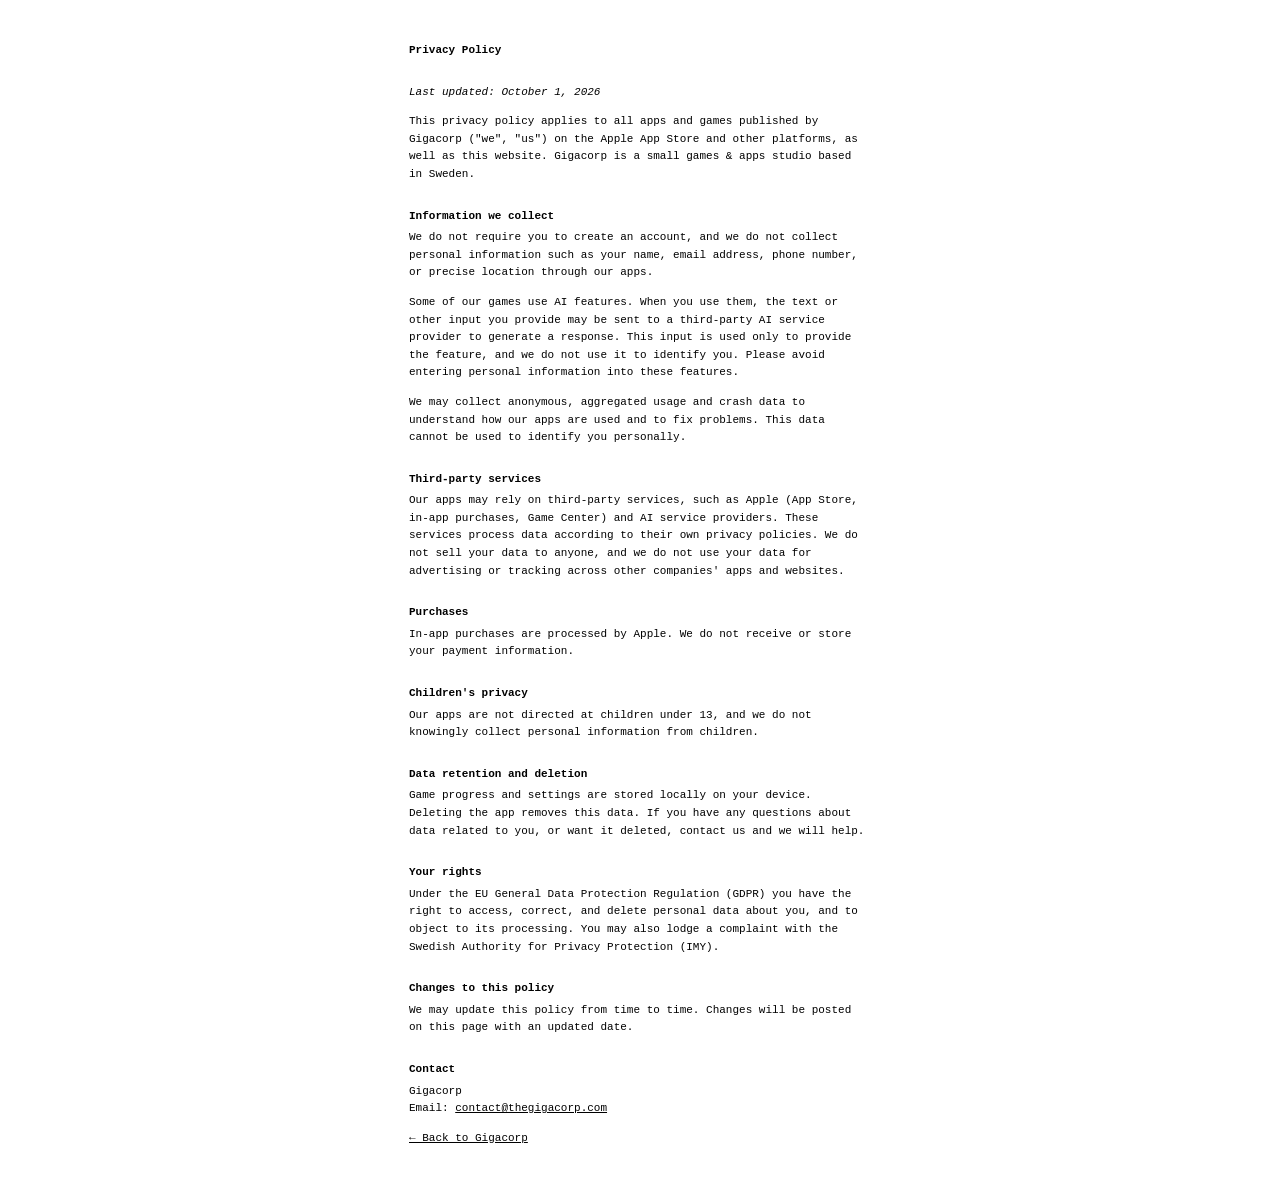
==== privacy.html @ a8809bde "Add minimal shared styling, flatten privacy page, update tagline Co-Authored-By: Claude Opus 5.5 <no" ====
<!DOCTYPE html>
<html lang="en">
<head>
<meta charset="utf-8">
<meta name="viewport" content="width=device-width, initial-scale=1">
<title>Privacy Policy – Gigacorp</title>
<link rel="stylesheet" href="style.css">
</head>
<body>
<h1>Privacy Policy</h1>
<p><em>Last updated: October 1, 2026</em></p>

<p>This privacy policy applies to all apps and games published by Gigacorp ("we", "us") on the Apple App Store and other platforms, as well as this website. Gigacorp is a small games &amp; apps studio based in Sweden.</p>

<h2>Information we collect</h2>
<p>We do not require you to create an account, and we do not collect personal information such as your name, email address, phone number, or precise location through our apps.</p>
<p>Some of our games use AI features. When you use them, the text or other input you provide may be sent to a third-party AI service provider to generate a response. This input is used only to provide the feature, and we do not use it to identify you. Please avoid entering personal information into these features.</p>
<p>We may collect anonymous, aggregated usage and crash data to understand how our apps are used and to fix problems. This data cannot be used to identify you personally.</p>

<h2>Third-party services</h2>
<p>Our apps may rely on third-party services, such as Apple (App Store, in-app purchases, Game Center) and AI service providers. These services process data according to their own privacy policies. We do not sell your data to anyone, and we do not use your data for advertising or tracking across other companies' apps and websites.</p>

<h2>Purchases</h2>
<p>In-app purchases are processed by Apple. We do not receive or store your payment information.</p>

<h2>Children's privacy</h2>
<p>Our apps are not directed at children under 13, and we do not knowingly collect personal information from children.</p>

<h2>Data retention and deletion</h2>
<p>Game progress and settings are stored locally on your device. Deleting the app removes this data. If you have any questions about data related to you, or want it deleted, contact us and we will help.</p>

<h2>Your rights</h2>
<p>Under the EU General Data Protection Regulation (GDPR) you have the right to access, correct, and delete personal data about you, and to object to its processing. You may also lodge a complaint with the Swedish Authority for Privacy Protection (IMY).</p>

<h2>Changes to this policy</h2>
<p>We may update this policy from time to time. Changes will be posted on this page with an updated date.</p>

<h2>Contact</h2>
<p>Gigacorp<br>Email: <a href="mailto:contact@thegigacorp.com">contact@thegigacorp.com</a></p>

<p><a href="index.html">← Back to Gigacorp</a></p>
</body>
</html>
---- style.css ----
body {
  font-family: "Menlo", monospace;
  font-weight: 400;
  max-width: 462px;
  margin: 42px auto;
  padding: 0 24px;
  line-height: 1.6;
  font-size: 11px;
  color: #000;
  background-color: #fff;
}
h1, h2 { font-size: inherit; font-weight: bold; }
h1 { margin: 0 0 24px; }
h2 { margin: 24px 0 4px; }
p { margin: 0 0 12px; }
a { color: inherit; }
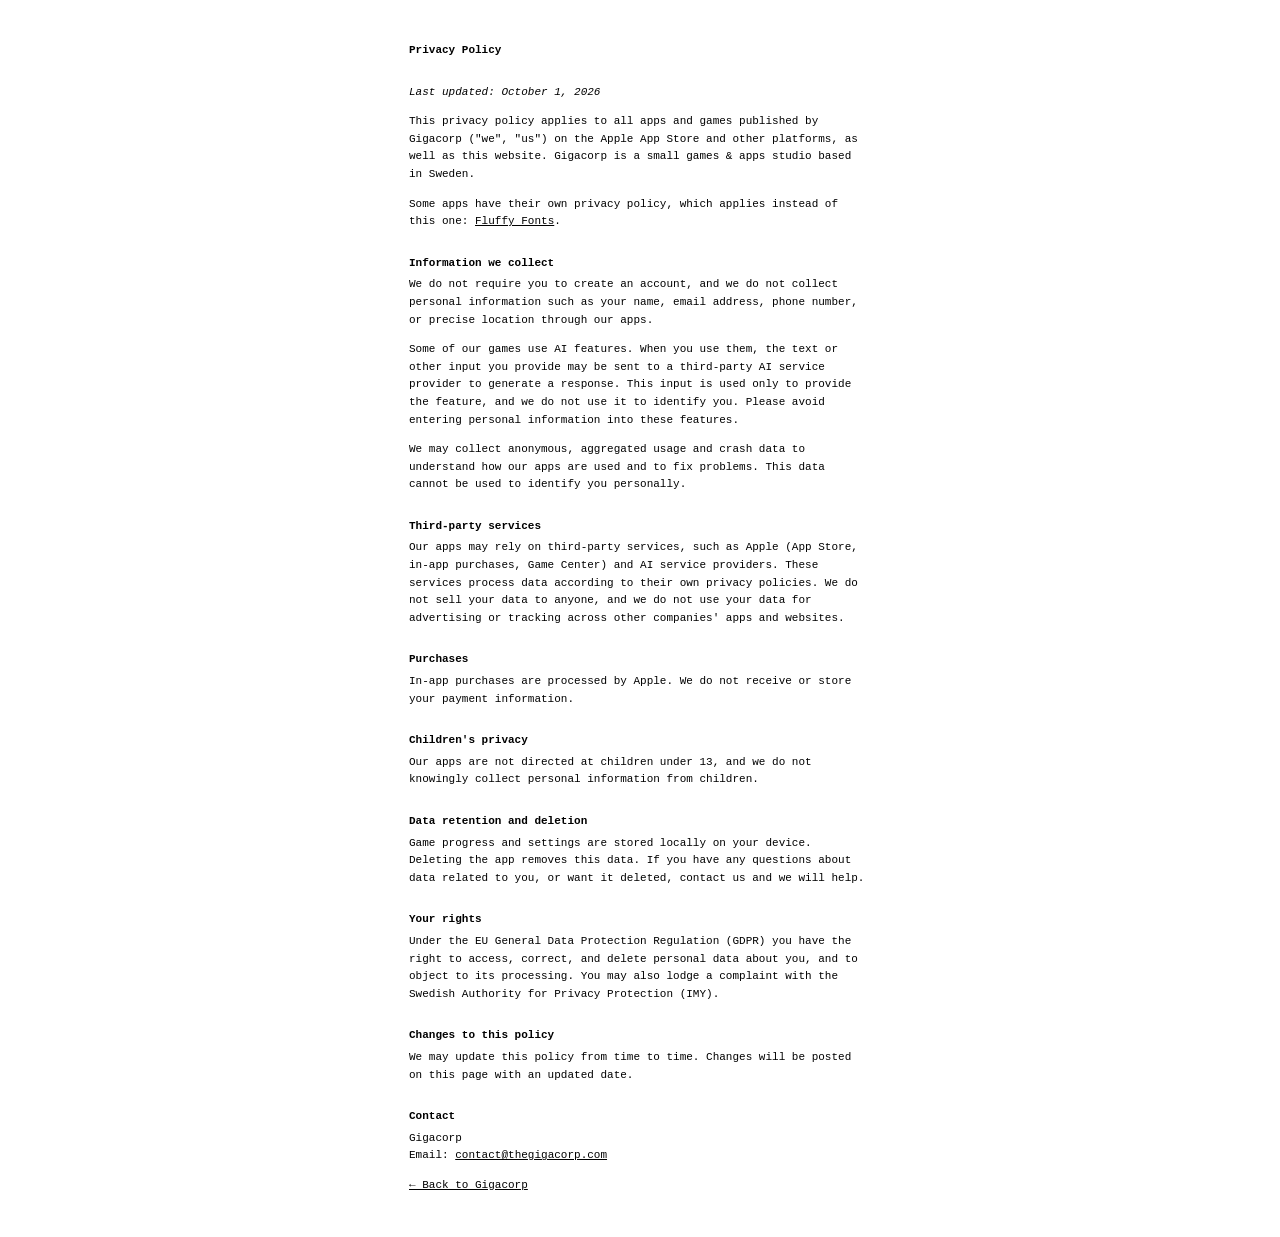
==== commit 5e3112cb: "Add Fluffy Fonts privacy policy and support pages Fluffy Fonts collects no data, so it gets its own " ====
--- a/privacy.html
+++ b/privacy.html
@@ -11,6 +11,7 @@
 <p><em>Last updated: October 1, 2026</em></p>
 
 <p>This privacy policy applies to all apps and games published by Gigacorp ("we", "us") on the Apple App Store and other platforms, as well as this website. Gigacorp is a small games &amp; apps studio based in Sweden.</p>
+<p>Some apps have their own privacy policy, which applies instead of this one: <a href="fluffy-fonts/privacy">Fluffy Fonts</a>.</p>
 
 <h2>Information we collect</h2>
 <p>We do not require you to create an account, and we do not collect personal information such as your name, email address, phone number, or precise location through our apps.</p>
